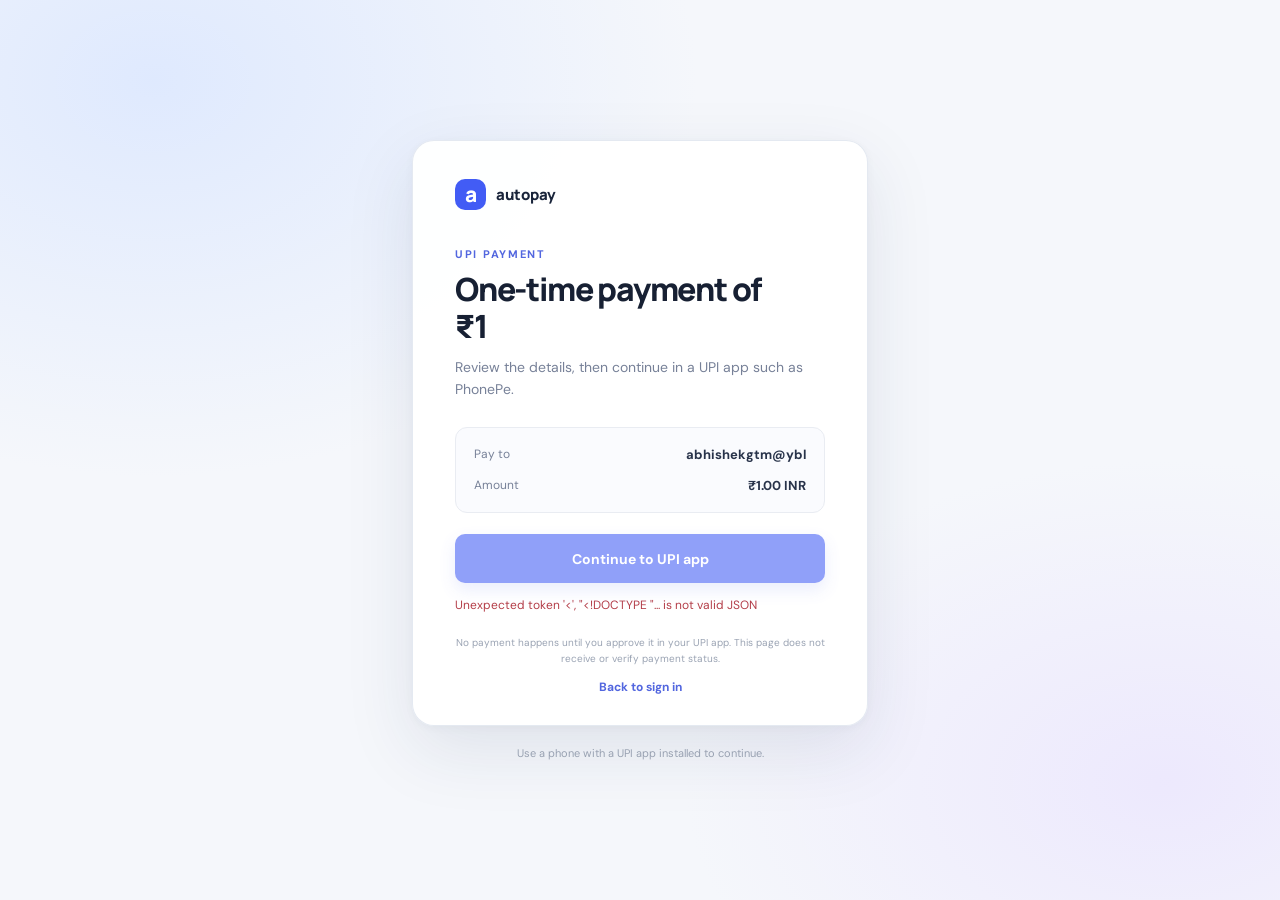
==== autopay/payment.html @ 68983f46 "Initial commit" ====
<!doctype html>
<html lang="en">
  <head>
    <meta charset="utf-8">
    <meta name="viewport" content="width=device-width, initial-scale=1">
    <meta name="theme-color" content="#f5f7fb">
    <title>One-time UPI payment | autopay</title>
    <link rel="stylesheet" href="./static/styles.css">
  </head>
  <body>
    <main class="page-shell">
      <section class="login-card payment-card" aria-labelledby="page-title">
        <a class="brand" href="/" aria-label="autopay home">
          <span class="brand-mark" aria-hidden="true">a</span>
          <span>autopay</span>
        </a>

        <div class="intro">
          <p class="eyebrow">UPI PAYMENT</p>
          <h1 id="page-title">One-time payment of ₹1</h1>
          <p class="subtitle">Review the details, then continue in a UPI app such as PhonePe.</p>
        </div>

        <dl class="payment-summary">
          <div>
            <dt>Pay to</dt>
            <dd>abhishekgtm@ybl</dd>
          </div>
          <div>
            <dt>Amount</dt>
            <dd>₹1.00 INR</dd>
          </div>
        </dl>

        <a id="pay-button" class="primary-button payment-button" href="#"
          aria-disabled="true" tabindex="-1">Continue to UPI app</a>
        <p id="payment-feedback" class="feedback" role="status" aria-live="polite"></p>
        <p class="legal">No payment happens until you approve it in your UPI app. This page does not receive or verify payment status.</p>
        <a class="back-link" href="/">Back to sign in</a>
      </section>
      <p class="page-footer">Use a phone with a UPI app installed to continue.</p>
    </main>
    <script src="./static/payment.js" defer></script>
  </body>
</html>
---- autopay/static/styles.css ----
@import url("https://fonts.googleapis.com/css2?family=DM+Sans:wght@400;500;600;700&family=Manrope:wght@500;600;700;800&display=swap");

:root {
  color-scheme: light;
  font-family: "DM Sans", sans-serif;
  color: #172033;
  background: #f5f7fb;
  font-synthesis: none;
  text-rendering: optimizeLegibility;
}

* {
  box-sizing: border-box;
}

body {
  min-width: 320px;
  min-height: 100vh;
  margin: 0;
  background:
    radial-gradient(ellipse at 12% 9%, rgba(216, 229, 255, .76), transparent 34rem),
    radial-gradient(ellipse at 91% 87%, rgba(230, 221, 255, .55), transparent 30rem),
    #f5f7fb;
}

button,
input {
  font: inherit;
}

.page-shell {
  min-height: 100vh;
  display: grid;
  place-content: center;
  justify-items: center;
  gap: 20px;
  padding: 32px 18px;
}

.login-card {
  width: min(100%, 456px);
  padding: 38px 42px 30px;
  border: 1px solid rgba(226, 231, 240, .9);
  border-radius: 22px;
  background: rgba(255, 255, 255, .94);
  box-shadow: 0 24px 70px rgba(32, 49, 84, .10), 0 2px 8px rgba(32, 49, 84, .04);
}

.brand {
  display: inline-flex;
  align-items: center;
  gap: 10px;
  color: #19243a;
  text-decoration: none;
  font-family: "Manrope", sans-serif;
  font-size: 15px;
  font-weight: 800;
  letter-spacing: -.3px;
}

.brand-mark {
  display: grid;
  width: 31px;
  height: 31px;
  place-items: center;
  border-radius: 10px;
  background: #425cf5;
  color: #fff;
  font-size: 21px;
  line-height: 1;
}

.intro {
  margin: 37px 0 27px;
}

.eyebrow {
  margin: 0 0 10px;
  color: #5266df;
  font-size: 11px;
  font-weight: 700;
  letter-spacing: 1.7px;
}

h1 {
  max-width: 340px;
  margin: 0;
  font-family: "Manrope", sans-serif;
  font-size: clamp(26px, 6vw, 32px);
  font-weight: 800;
  letter-spacing: -1.2px;
  line-height: 1.18;
}

.subtitle {
  margin: 11px 0 0;
  color: #778198;
  font-size: 14px;
  line-height: 1.55;
}

.primary-button {
  display: flex;
  width: 100%;
  min-height: 49px;
  align-items: center;
  justify-content: center;
  gap: 11px;
  border-radius: 10px;
  cursor: pointer;
  font-size: 14px;
  font-weight: 700;
  transition: transform .16s ease, box-shadow .16s ease, background .16s ease;
}

.primary-button:disabled {
  cursor: not-allowed;
  opacity: .58;
  box-shadow: none;
}

.primary-button {
  margin-top: 21px;
  border: 0;
  background: #425cf5;
  color: white;
  box-shadow: 0 7px 15px rgba(66, 92, 245, .18);
}

.primary-button:hover {
  background: #344de3;
  box-shadow: 0 9px 18px rgba(66, 92, 245, .25);
}

.primary-button:active {
  transform: translateY(1px);
}

button:focus-visible,
input:focus-visible,
a:focus-visible {
  outline: 3px solid rgba(66, 92, 245, .28);
  outline-offset: 3px;
}

label {
  display: block;
  margin-bottom: 8px;
  color: #364159;
  font-size: 12px;
  font-weight: 700;
}

.phone-input {
  display: flex;
  align-items: center;
  gap: 5px;
  min-height: 49px;
  padding: 0 13px;
  border: 1px solid #e1e5ed;
  border-radius: 10px;
  background: #fff;
}

.phone-input:focus-within {
  border-color: #8392ff;
  box-shadow: 0 0 0 3px rgba(66, 92, 245, .1);
}

.country-prefix {
  color: #9aa3b5;
  font-size: 14px;
}

.phone-input input {
  width: 100%;
  min-width: 0;
  border: 0;
  outline: 0;
  color: #28334a;
  font-size: 14px;
}

input::placeholder {
  color: #a4acba;
}

.field-hint {
  margin: 8px 0 0;
  color: #929bad;
  font-size: 11px;
  line-height: 1.5;
}

.code-input {
  width: 100%;
  min-height: 49px;
  padding: 0 13px;
  border: 1px solid #e1e5ed;
  border-radius: 10px;
  color: #28334a;
  font-size: 15px;
  letter-spacing: 2px;
}

.text-button {
  display: block;
  margin: 14px auto 0;
  padding: 4px;
  border: 0;
  background: transparent;
  color: #5266df;
  cursor: pointer;
  font-size: 12px;
  font-weight: 700;
}

.feedback {
  min-height: 18px;
  margin: 13px 0 0;
  color: #b43e49;
  font-size: 12px;
  line-height: 1.5;
}

.feedback.success {
  color: #23804d;
}

.legal {
  margin: 21px 0 0;
  color: #9aa3b3;
  font-size: 10px;
  line-height: 1.6;
  text-align: center;
}

.legal a {
  color: #68758d;
  text-decoration: underline;
  text-underline-offset: 2px;
}

.signed-in-message {
  margin: 0 0 5px;
  color: #778198;
  font-size: 13px;
}

.signed-in-number {
  margin: 0;
  color: #28334a;
  font-size: 19px;
  font-weight: 700;
}

.payment-summary {
  display: grid;
  gap: 14px;
  margin: 0 0 18px;
  padding: 18px;
  border: 1px solid #e9ecf2;
  border-radius: 12px;
  background: #fafbfe;
}

.payment-summary div {
  display: flex;
  justify-content: space-between;
  gap: 16px;
}

.payment-summary dt {
  color: #778198;
  font-size: 12px;
}

.payment-summary dd {
  margin: 0;
  color: #28334a;
  font-size: 13px;
  font-weight: 700;
}

.payment-button {
  text-decoration: none;
}

.payment-button[aria-disabled="true"] {
  cursor: wait;
  opacity: .58;
  pointer-events: none;
}

.back-link {
  display: block;
  margin-top: 12px;
  color: #5266df;
  font-size: 12px;
  font-weight: 700;
  text-align: center;
  text-decoration: none;
}

.page-footer {
  margin: 0;
  color: #98a1b1;
  font-size: 11px;
}

.hidden {
  display: none;
}

#recaptcha-container {
  display: flex;
  justify-content: center;
}

@media (max-width: 480px) {
  .page-shell {
    padding: 18px 14px;
  }

  .login-card {
    padding: 30px 24px 25px;
    border-radius: 18px;
  }

  .intro {
    margin-top: 30px;
  }
}
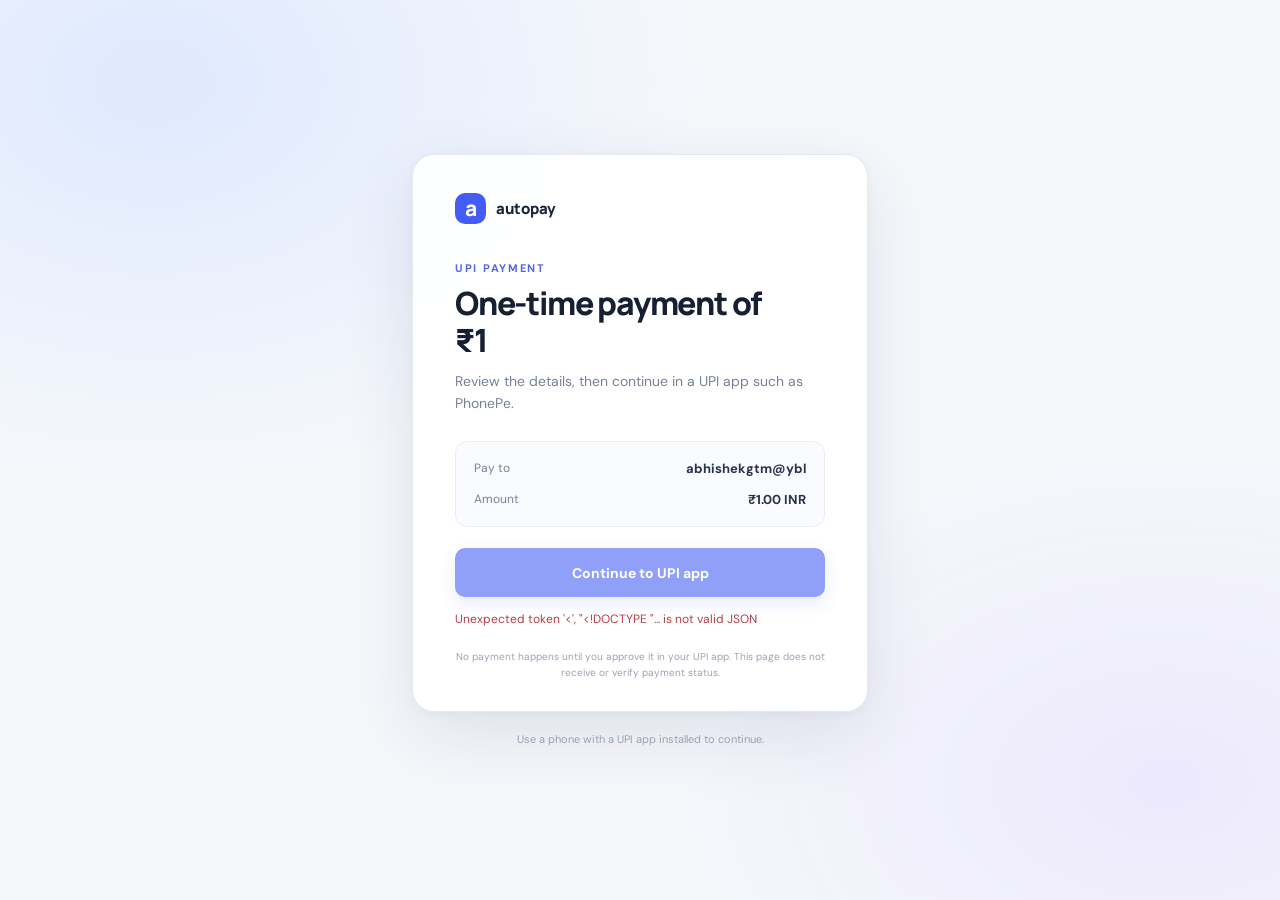
==== commit 7073128c: "Remove sign-in and make autopay payment-first" ====
--- a/autopay/payment.html
+++ b/autopay/payment.html
@@ -36,7 +36,6 @@
           aria-disabled="true" tabindex="-1">Continue to UPI app</a>
         <p id="payment-feedback" class="feedback" role="status" aria-live="polite"></p>
         <p class="legal">No payment happens until you approve it in your UPI app. This page does not receive or verify payment status.</p>
-        <a class="back-link" href="/">Back to sign in</a>
       </section>
       <p class="page-footer">Use a phone with a UPI app installed to continue.</p>
     </main>
